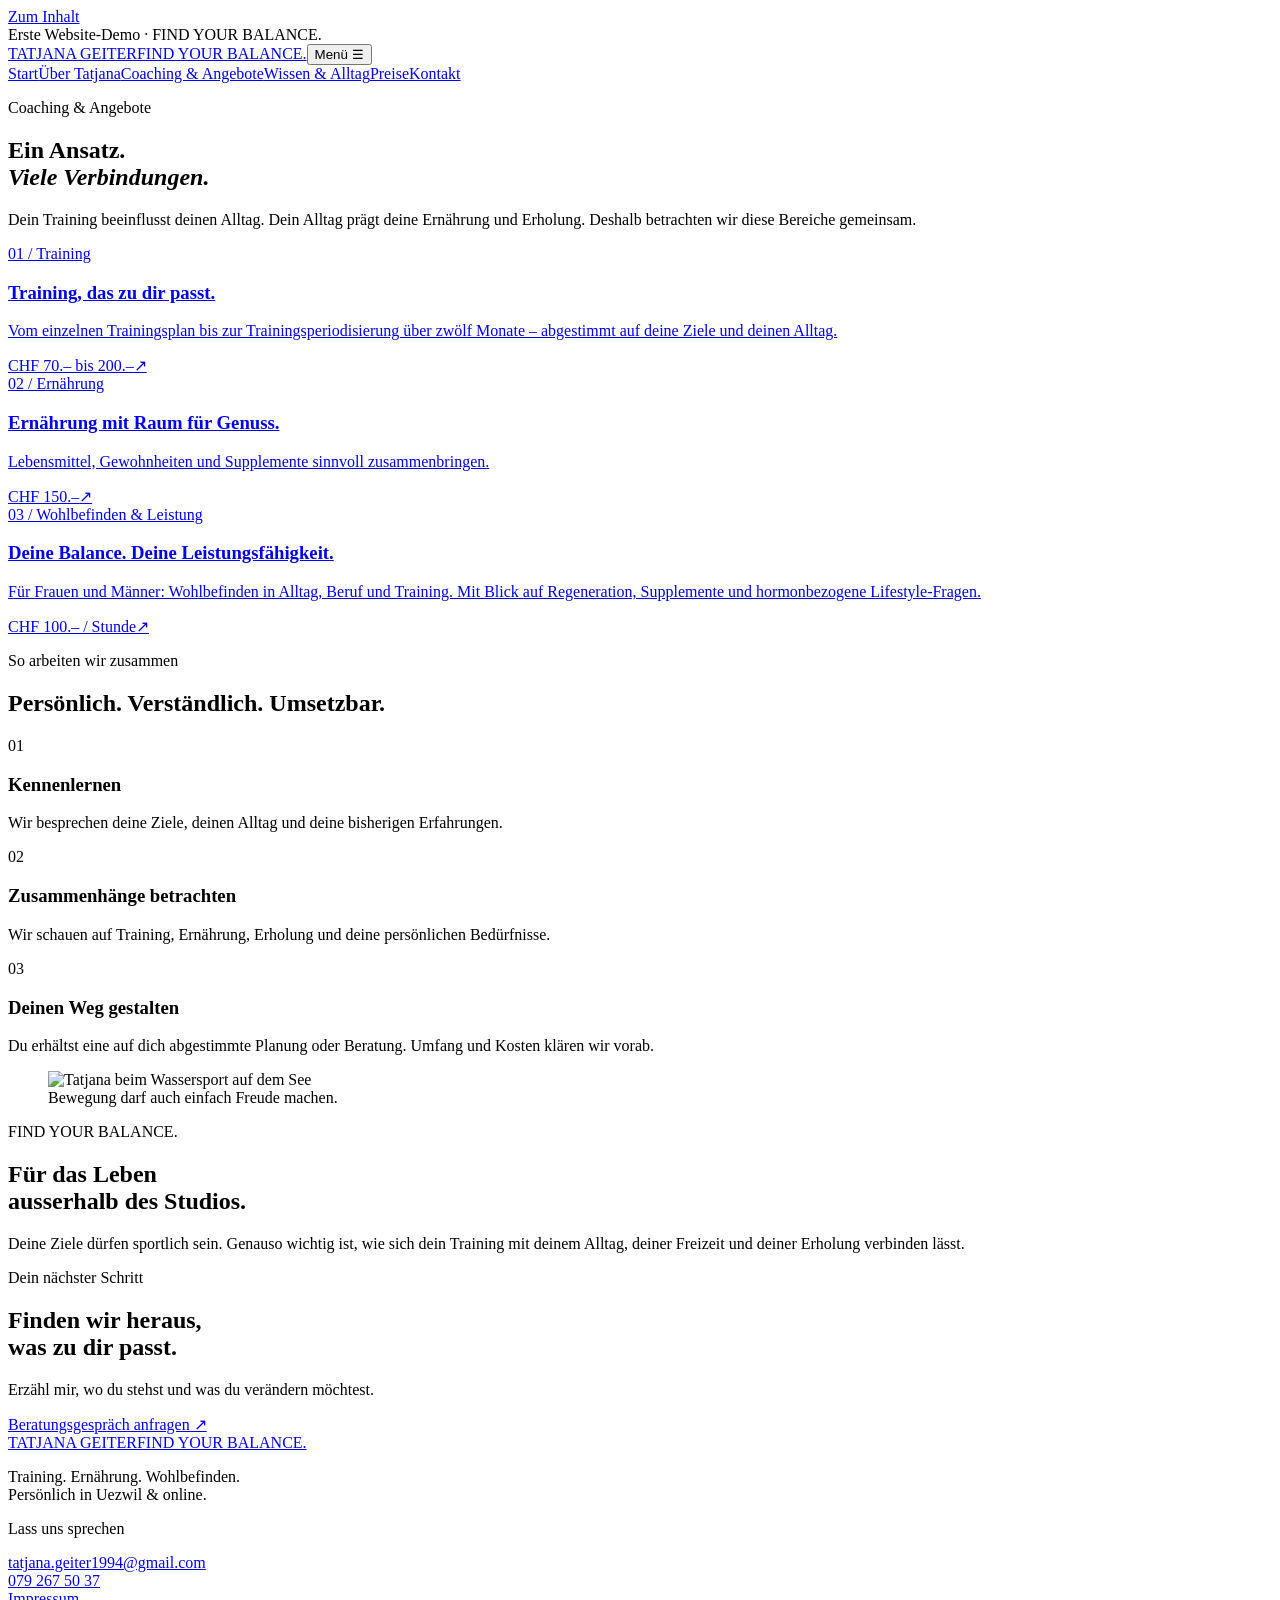
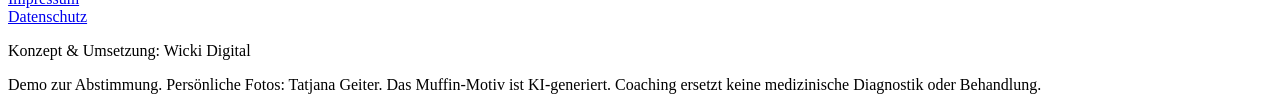
==== coaching.html @ aa087b0d "Add files via upload" ====
<!doctype html><html lang="de-CH"><head><meta charset="utf-8"><meta name="viewport" content="width=device-width,initial-scale=1"><meta name="robots" content="noindex,nofollow"><title>Coaching & Angebote | Tatjana Geiter</title><meta name="description" content="Persönliches Coaching für Training, Ernährung und Wohlbefinden mit Tatjana Geiter in Uezwil und online. FIND YOUR BALANCE."><link rel="icon" href="data:image/svg+xml,%3Csvg xmlns='http://www.w3.org/2000/svg' viewBox='0 0 64 64'%3E%3Crect width='64' height='64' rx='32' fill='%233a5144'/%3E%3Ctext x='32' y='42' text-anchor='middle' font-family='Georgia' font-size='32' fill='%23f7f5ed'%3Etg%3C/text%3E%3C/svg%3E"><link rel="stylesheet" href="assets/style.css"><script src="assets/app.js" defer></script><link rel="canonical" href="https://youinbalance.ch/coaching.html"></head><body><a class="skip" href="#main">Zum Inhalt</a><div class="demo">Erste Website-Demo · FIND YOUR BALANCE.</div><header class="wrap header"><a class="brand" href="index.html">TATJANA GEITER<span>FIND YOUR BALANCE.</span></a><button class="menu" aria-expanded="false" aria-controls="navigation">Menü <span aria-hidden="true">☰</span></button><nav id="navigation" aria-label="Hauptnavigation"><a href="index.html">Start</a><a href="ueber-tatjana.html">Über Tatjana</a><a href="coaching.html" aria-current="page">Coaching & Angebote</a><a href="wissen.html">Wissen & Alltag</a><a href="preise.html">Preise</a><a href="kontakt.html">Kontakt</a></nav></header><main id="main"><section class="intro wrap"><p class="eyebrow">Coaching & Angebote</p><h1>Ein Ansatz.<br><em>Viele Verbindungen.</em></h1><p class="lead">Dein Training beeinflusst deinen Alltag. Dein Alltag prägt deine Ernährung und Erholung. Deshalb betrachten wir diese Bereiche gemeinsam.</p></section><section class="wrap bottom"><div class="cards"><a class="offer" href="training.html"><span class="eyebrow">01 / Training</span><h3>Training, das zu dir passt.</h3><p>Vom einzelnen Trainingsplan bis zur Trainingsperiodisierung über zwölf Monate – abgestimmt auf deine Ziele und deinen Alltag.</p><div class="offer-foot"><span>CHF 70.– bis 200.–</span><span aria-hidden="true">↗</span></div></a><a class="offer" href="ernaehrung.html"><span class="eyebrow">02 / Ernährung</span><h3>Ernährung mit Raum für Genuss.</h3><p>Lebensmittel, Gewohnheiten und Supplemente sinnvoll zusammenbringen.</p><div class="offer-foot"><span>CHF 150.–</span><span aria-hidden="true">↗</span></div></a><a class="offer" href="zyklus.html"><span class="eyebrow">03 / Wohlbefinden & Leistung</span><h3>Deine Balance. Deine Leistungsfähigkeit.</h3><p>Für Frauen und Männer: Wohlbefinden in Alltag, Beruf und Training. Mit Blick auf Regeneration, Supplemente und hormonbezogene Lifestyle-Fragen.</p><div class="offer-foot"><span>CHF 100.– / Stunde</span><span aria-hidden="true">↗</span></div></a></div></section><section class="soft"><div class="wrap section"><p class="eyebrow">So arbeiten wir zusammen</p><h2>Persönlich. Verständlich. Umsetzbar.</h2><div class="steps"><article><span>01</span><h3>Kennenlernen</h3><p>Wir besprechen deine Ziele, deinen Alltag und deine bisherigen Erfahrungen.</p></article><article><span>02</span><h3>Zusammenhänge betrachten</h3><p>Wir schauen auf Training, Ernährung, Erholung und deine persönlichen Bedürfnisse.</p></article><article><span>03</span><h3>Deinen Weg gestalten</h3><p>Du erhältst eine auf dich abgestimmte Planung oder Beratung. Umfang und Kosten klären wir vorab.</p></article></div></div></section><section class="wrap section split"><div><figure class="photo-story landscape-story"><img class="" src="assets/tatjana-watersport.webp" alt="Tatjana beim Wassersport auf dem See" width="1200" height="800" loading="lazy"><figcaption>Bewegung darf auch einfach Freude machen.</figcaption></figure></div><div><p class="eyebrow">FIND YOUR BALANCE.</p><h2>Für das Leben<br>ausserhalb des Studios.</h2><p>Deine Ziele dürfen sportlich sein. Genauso wichtig ist, wie sich dein Training mit deinem Alltag, deiner Freizeit und deiner Erholung verbinden lässt.</p></div></section><section class="cta wrap"><p class="eyebrow">Dein nächster Schritt</p><h2>Finden wir heraus,<br>was zu dir passt.</h2><p>Erzähl mir, wo du stehst und was du verändern möchtest.</p><a class="button" href="kontakt.html">Beratungsgespräch anfragen ↗</a></section></main><footer><div class="wrap footer-grid"><div><a class="brand" href="index.html">TATJANA GEITER<span>FIND YOUR BALANCE.</span></a><p>Training. Ernährung. Wohlbefinden.<br>Persönlich in Uezwil & online.</p></div><div><p class="eyebrow">Lass uns sprechen</p><a href="mailto:tatjana.geiter1994@gmail.com">tatjana.geiter1994@gmail.com</a><br><a href="tel:+41792675037">079 267 50 37</a></div><div><a href="impressum.html">Impressum</a><br><a href="datenschutz.html">Datenschutz</a><p>Konzept & Umsetzung: Wicki Digital</p></div></div><div class="wrap fine">Demo zur Abstimmung. Persönliche Fotos: Tatjana Geiter. Das Muffin-Motiv ist KI-generiert. Coaching ersetzt keine medizinische Diagnostik oder Behandlung.</div></footer></body></html>
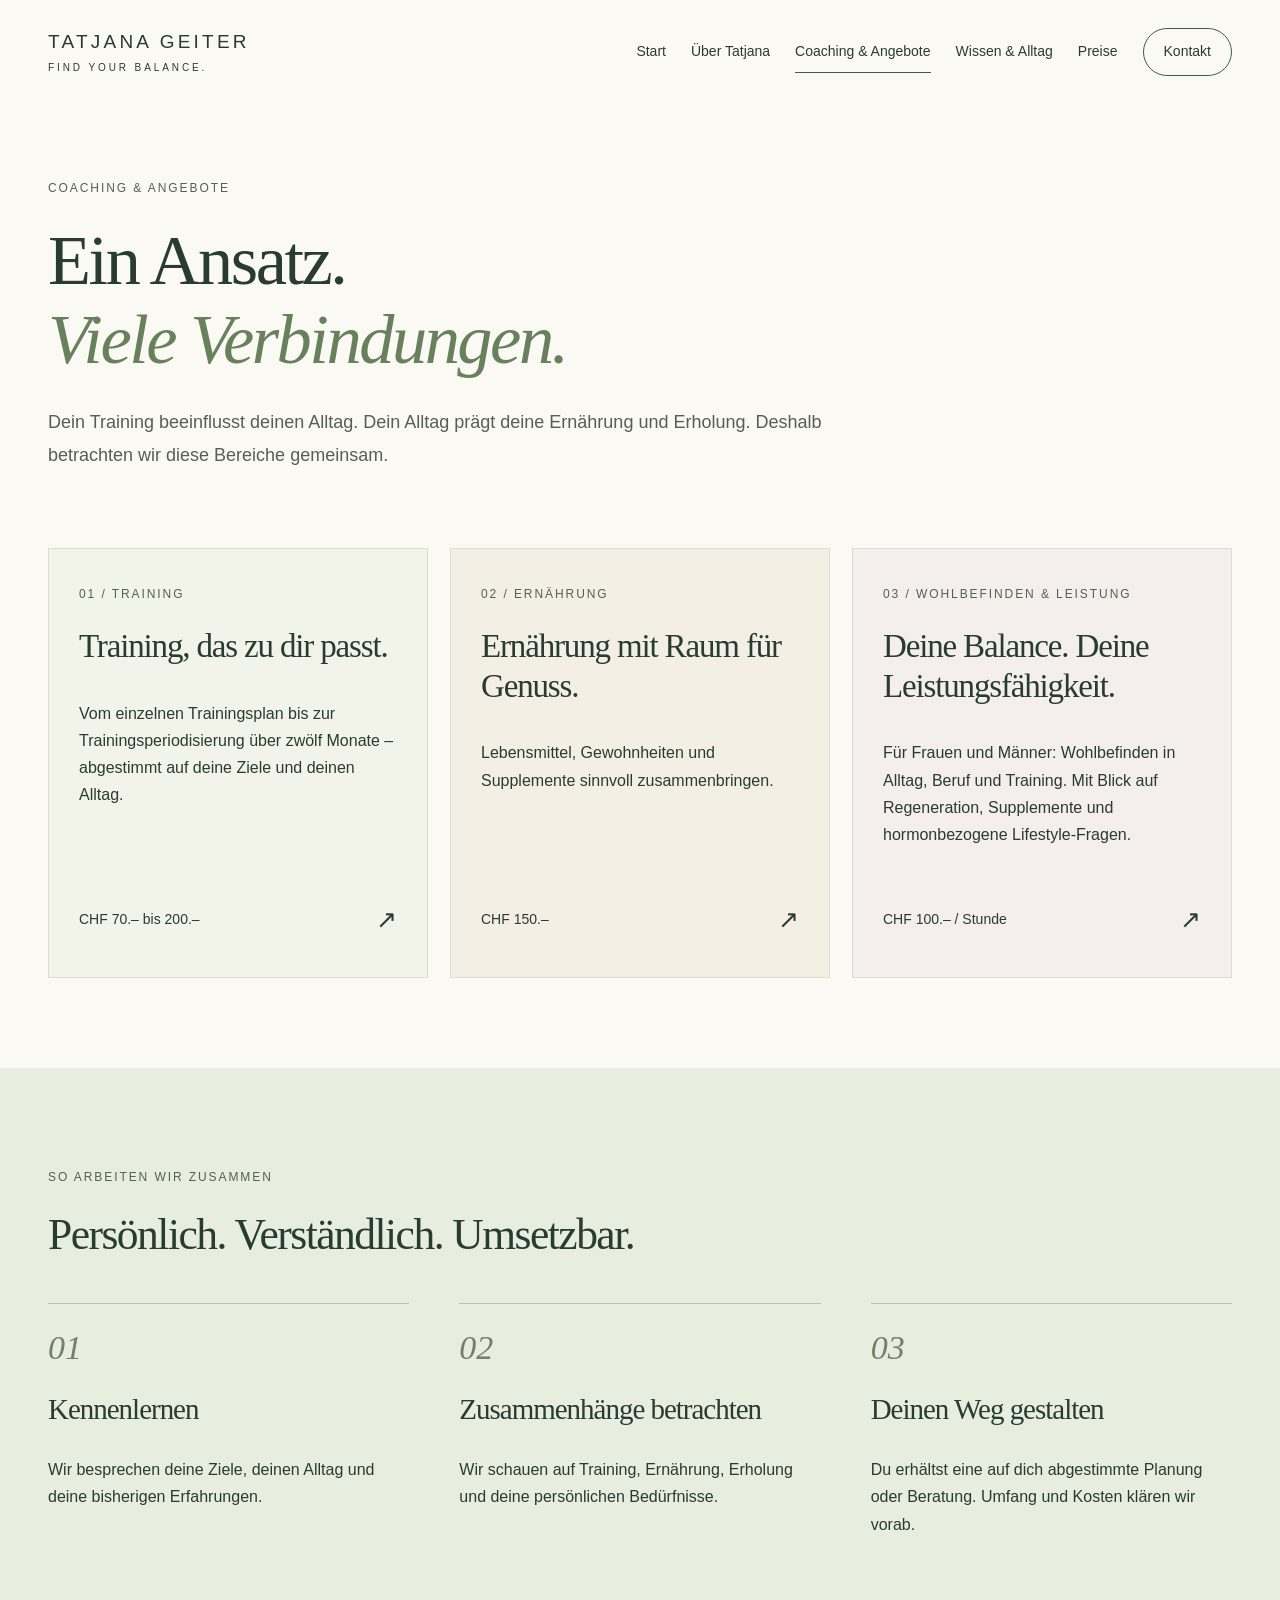
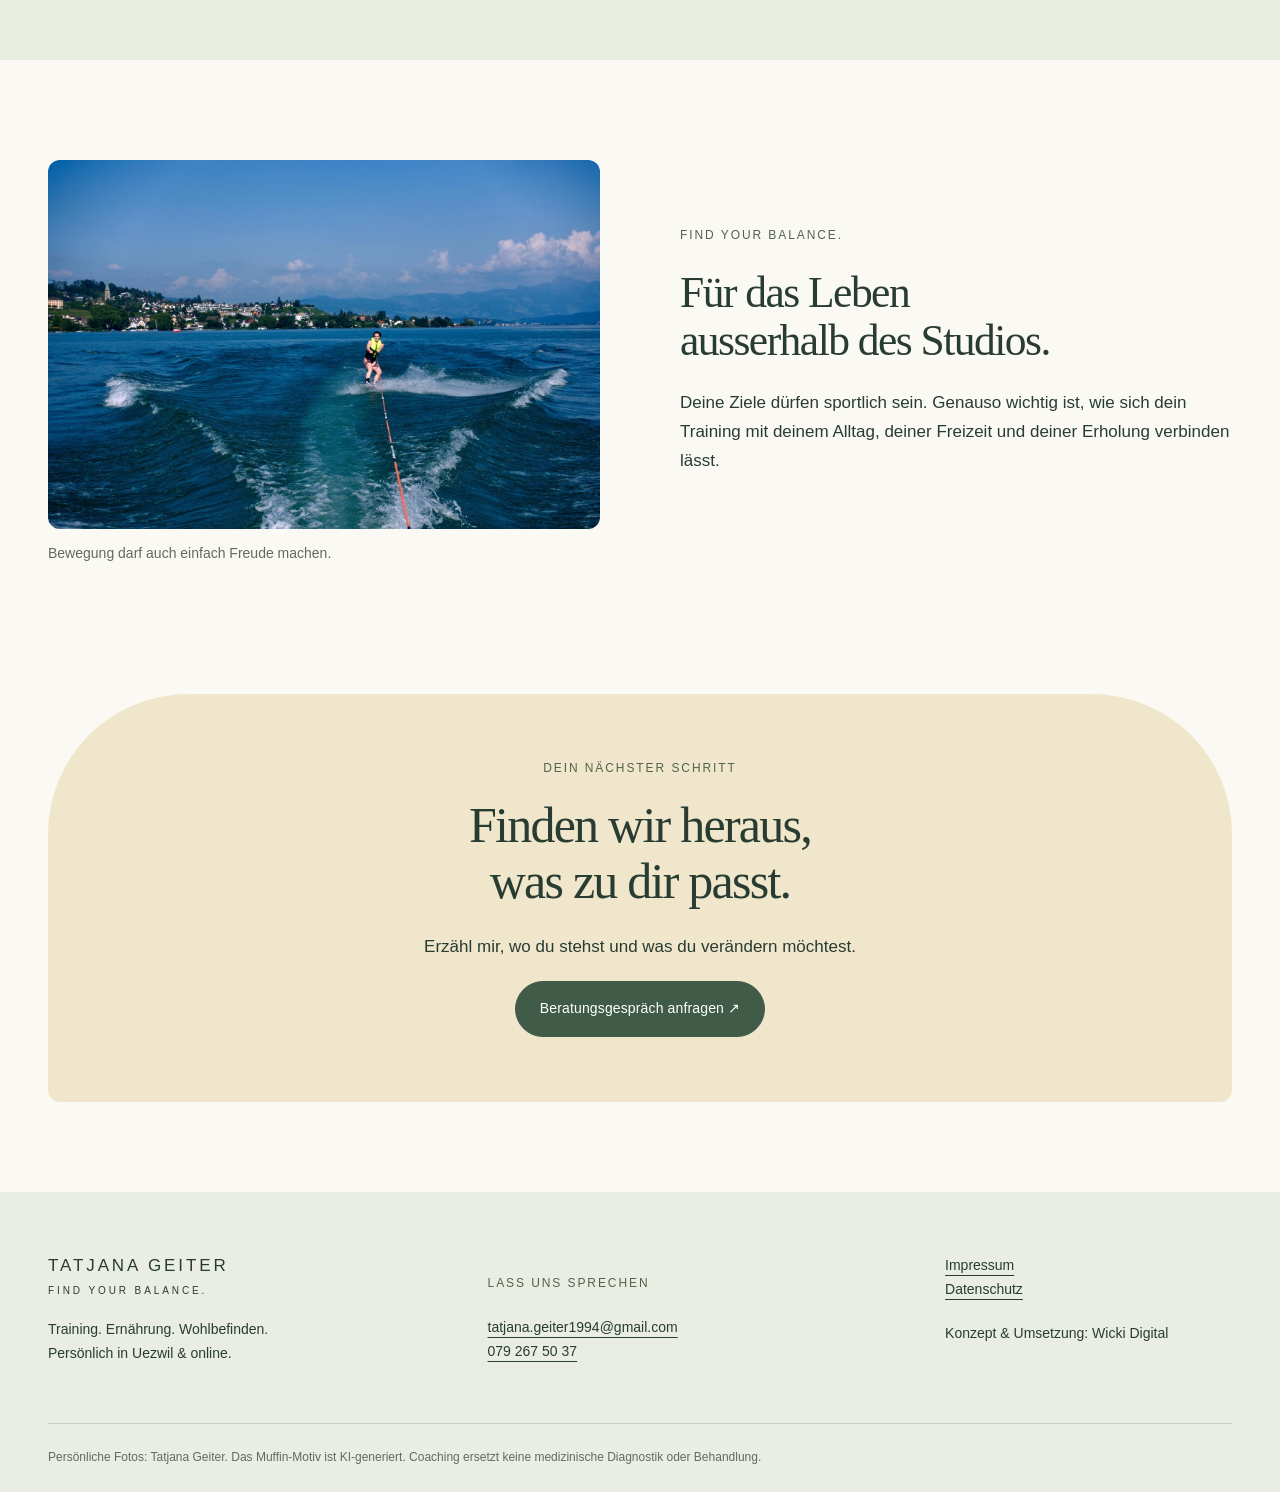
==== commit 9f70b0c6: "Add files via upload" ====
--- a/coaching.html
+++ b/coaching.html
@@ -1 +1 @@
-<!doctype html><html lang="de-CH"><head><meta charset="utf-8"><meta name="viewport" content="width=device-width,initial-scale=1"><meta name="robots" content="noindex,nofollow"><title>Coaching & Angebote | Tatjana Geiter</title><meta name="description" content="Persönliches Coaching für Training, Ernährung und Wohlbefinden mit Tatjana Geiter in Uezwil und online. FIND YOUR BALANCE."><link rel="icon" href="data:image/svg+xml,%3Csvg xmlns='http://www.w3.org/2000/svg' viewBox='0 0 64 64'%3E%3Crect width='64' height='64' rx='32' fill='%233a5144'/%3E%3Ctext x='32' y='42' text-anchor='middle' font-family='Georgia' font-size='32' fill='%23f7f5ed'%3Etg%3C/text%3E%3C/svg%3E"><link rel="stylesheet" href="assets/style.css"><script src="assets/app.js" defer></script><link rel="canonical" href="https://youinbalance.ch/coaching.html"></head><body><a class="skip" href="#main">Zum Inhalt</a><div class="demo">Erste Website-Demo · FIND YOUR BALANCE.</div><header class="wrap header"><a class="brand" href="index.html">TATJANA GEITER<span>FIND YOUR BALANCE.</span></a><button class="menu" aria-expanded="false" aria-controls="navigation">Menü <span aria-hidden="true">☰</span></button><nav id="navigation" aria-label="Hauptnavigation"><a href="index.html">Start</a><a href="ueber-tatjana.html">Über Tatjana</a><a href="coaching.html" aria-current="page">Coaching & Angebote</a><a href="wissen.html">Wissen & Alltag</a><a href="preise.html">Preise</a><a href="kontakt.html">Kontakt</a></nav></header><main id="main"><section class="intro wrap"><p class="eyebrow">Coaching & Angebote</p><h1>Ein Ansatz.<br><em>Viele Verbindungen.</em></h1><p class="lead">Dein Training beeinflusst deinen Alltag. Dein Alltag prägt deine Ernährung und Erholung. Deshalb betrachten wir diese Bereiche gemeinsam.</p></section><section class="wrap bottom"><div class="cards"><a class="offer" href="training.html"><span class="eyebrow">01 / Training</span><h3>Training, das zu dir passt.</h3><p>Vom einzelnen Trainingsplan bis zur Trainingsperiodisierung über zwölf Monate – abgestimmt auf deine Ziele und deinen Alltag.</p><div class="offer-foot"><span>CHF 70.– bis 200.–</span><span aria-hidden="true">↗</span></div></a><a class="offer" href="ernaehrung.html"><span class="eyebrow">02 / Ernährung</span><h3>Ernährung mit Raum für Genuss.</h3><p>Lebensmittel, Gewohnheiten und Supplemente sinnvoll zusammenbringen.</p><div class="offer-foot"><span>CHF 150.–</span><span aria-hidden="true">↗</span></div></a><a class="offer" href="zyklus.html"><span class="eyebrow">03 / Wohlbefinden & Leistung</span><h3>Deine Balance. Deine Leistungsfähigkeit.</h3><p>Für Frauen und Männer: Wohlbefinden in Alltag, Beruf und Training. Mit Blick auf Regeneration, Supplemente und hormonbezogene Lifestyle-Fragen.</p><div class="offer-foot"><span>CHF 100.– / Stunde</span><span aria-hidden="true">↗</span></div></a></div></section><section class="soft"><div class="wrap section"><p class="eyebrow">So arbeiten wir zusammen</p><h2>Persönlich. Verständlich. Umsetzbar.</h2><div class="steps"><article><span>01</span><h3>Kennenlernen</h3><p>Wir besprechen deine Ziele, deinen Alltag und deine bisherigen Erfahrungen.</p></article><article><span>02</span><h3>Zusammenhänge betrachten</h3><p>Wir schauen auf Training, Ernährung, Erholung und deine persönlichen Bedürfnisse.</p></article><article><span>03</span><h3>Deinen Weg gestalten</h3><p>Du erhältst eine auf dich abgestimmte Planung oder Beratung. Umfang und Kosten klären wir vorab.</p></article></div></div></section><section class="wrap section split"><div><figure class="photo-story landscape-story"><img class="" src="assets/tatjana-watersport.webp" alt="Tatjana beim Wassersport auf dem See" width="1200" height="800" loading="lazy"><figcaption>Bewegung darf auch einfach Freude machen.</figcaption></figure></div><div><p class="eyebrow">FIND YOUR BALANCE.</p><h2>Für das Leben<br>ausserhalb des Studios.</h2><p>Deine Ziele dürfen sportlich sein. Genauso wichtig ist, wie sich dein Training mit deinem Alltag, deiner Freizeit und deiner Erholung verbinden lässt.</p></div></section><section class="cta wrap"><p class="eyebrow">Dein nächster Schritt</p><h2>Finden wir heraus,<br>was zu dir passt.</h2><p>Erzähl mir, wo du stehst und was du verändern möchtest.</p><a class="button" href="kontakt.html">Beratungsgespräch anfragen ↗</a></section></main><footer><div class="wrap footer-grid"><div><a class="brand" href="index.html">TATJANA GEITER<span>FIND YOUR BALANCE.</span></a><p>Training. Ernährung. Wohlbefinden.<br>Persönlich in Uezwil & online.</p></div><div><p class="eyebrow">Lass uns sprechen</p><a href="mailto:tatjana.geiter1994@gmail.com">tatjana.geiter1994@gmail.com</a><br><a href="tel:+41792675037">079 267 50 37</a></div><div><a href="impressum.html">Impressum</a><br><a href="datenschutz.html">Datenschutz</a><p>Konzept & Umsetzung: Wicki Digital</p></div></div><div class="wrap fine">Demo zur Abstimmung. Persönliche Fotos: Tatjana Geiter. Das Muffin-Motiv ist KI-generiert. Coaching ersetzt keine medizinische Diagnostik oder Behandlung.</div></footer></body></html>+<!doctype html><html lang="de-CH"><head><meta charset="utf-8"><meta name="viewport" content="width=device-width,initial-scale=1"><meta name="robots" content="index,follow"><title>Coaching & Angebote | Tatjana Geiter</title><meta name="description" content="Entdecke Tatjanas Angebote für Training, Ernährung, Supplemente sowie Wohlbefinden und Leistung. Individuelle Begleitung in Uezwil und online."><link rel="icon" href="data:image/svg+xml,%3Csvg xmlns='http://www.w3.org/2000/svg' viewBox='0 0 64 64'%3E%3Crect width='64' height='64' rx='32' fill='%233a5144'/%3E%3Ctext x='32' y='42' text-anchor='middle' font-family='Georgia' font-size='32' fill='%23f7f5ed'%3Etg%3C/text%3E%3C/svg%3E"><link rel="stylesheet" href="assets/style.css"><script src="assets/app.js" defer></script><link rel="canonical" href="https://youinbalance.ch/coaching.html"></head><body><a class="skip" href="#main">Zum Inhalt</a><header class="wrap header"><a class="brand" href="index.html">TATJANA GEITER<span>FIND YOUR BALANCE.</span></a><button class="menu" aria-expanded="false" aria-controls="navigation">Menü <span aria-hidden="true">☰</span></button><nav id="navigation" aria-label="Hauptnavigation"><a href="index.html">Start</a><a href="ueber-tatjana.html">Über Tatjana</a><a href="coaching.html" aria-current="page">Coaching & Angebote</a><a href="wissen.html">Wissen & Alltag</a><a href="preise.html">Preise</a><a href="kontakt.html">Kontakt</a></nav></header><main id="main"><section class="intro wrap"><p class="eyebrow">Coaching & Angebote</p><h1>Ein Ansatz.<br><em>Viele Verbindungen.</em></h1><p class="lead">Dein Training beeinflusst deinen Alltag. Dein Alltag prägt deine Ernährung und Erholung. Deshalb betrachten wir diese Bereiche gemeinsam.</p></section><section class="wrap bottom"><div class="cards"><a class="offer" href="training.html"><span class="eyebrow">01 / Training</span><h3>Training, das zu dir passt.</h3><p>Vom einzelnen Trainingsplan bis zur Trainingsperiodisierung über zwölf Monate – abgestimmt auf deine Ziele und deinen Alltag.</p><div class="offer-foot"><span>CHF 70.– bis 200.–</span><span aria-hidden="true">↗</span></div></a><a class="offer" href="ernaehrung.html"><span class="eyebrow">02 / Ernährung</span><h3>Ernährung mit Raum für Genuss.</h3><p>Lebensmittel, Gewohnheiten und Supplemente sinnvoll zusammenbringen.</p><div class="offer-foot"><span>CHF 150.–</span><span aria-hidden="true">↗</span></div></a><a class="offer" href="zyklus.html"><span class="eyebrow">03 / Wohlbefinden & Leistung</span><h3>Deine Balance. Deine Leistungsfähigkeit.</h3><p>Für Frauen und Männer: Wohlbefinden in Alltag, Beruf und Training. Mit Blick auf Regeneration, Supplemente und hormonbezogene Lifestyle-Fragen.</p><div class="offer-foot"><span>CHF 100.– / Stunde</span><span aria-hidden="true">↗</span></div></a></div></section><section class="soft"><div class="wrap section"><p class="eyebrow">So arbeiten wir zusammen</p><h2>Persönlich. Verständlich. Umsetzbar.</h2><div class="steps"><article><span>01</span><h3>Kennenlernen</h3><p>Wir besprechen deine Ziele, deinen Alltag und deine bisherigen Erfahrungen.</p></article><article><span>02</span><h3>Zusammenhänge betrachten</h3><p>Wir schauen auf Training, Ernährung, Erholung und deine persönlichen Bedürfnisse.</p></article><article><span>03</span><h3>Deinen Weg gestalten</h3><p>Du erhältst eine auf dich abgestimmte Planung oder Beratung. Umfang und Kosten klären wir vorab.</p></article></div></div></section><section class="wrap section split"><div><figure class="photo-story landscape-story"><img class="" src="assets/tatjana-watersport.webp" alt="Tatjana beim Wassersport auf dem See" width="1200" height="800" loading="lazy"><figcaption>Bewegung darf auch einfach Freude machen.</figcaption></figure></div><div><p class="eyebrow">FIND YOUR BALANCE.</p><h2>Für das Leben<br>ausserhalb des Studios.</h2><p>Deine Ziele dürfen sportlich sein. Genauso wichtig ist, wie sich dein Training mit deinem Alltag, deiner Freizeit und deiner Erholung verbinden lässt.</p></div></section><section class="cta wrap"><p class="eyebrow">Dein nächster Schritt</p><h2>Finden wir heraus,<br>was zu dir passt.</h2><p>Erzähl mir, wo du stehst und was du verändern möchtest.</p><a class="button" href="kontakt.html">Beratungsgespräch anfragen ↗</a></section></main><footer><div class="wrap footer-grid"><div><a class="brand" href="index.html">TATJANA GEITER<span>FIND YOUR BALANCE.</span></a><p>Training. Ernährung. Wohlbefinden.<br>Persönlich in Uezwil & online.</p></div><div><p class="eyebrow">Lass uns sprechen</p><a href="mailto:tatjana.geiter1994@gmail.com">tatjana.geiter1994@gmail.com</a><br><a href="tel:+41792675037">079 267 50 37</a></div><div><a href="impressum.html">Impressum</a><br><a href="datenschutz.html">Datenschutz</a><p>Konzept & Umsetzung: Wicki Digital</p></div></div><div class="wrap fine">Persönliche Fotos: Tatjana Geiter. Das Muffin-Motiv ist KI-generiert. Coaching ersetzt keine medizinische Diagnostik oder Behandlung.</div></footer></body></html>
--- a/assets/style.css
+++ b/assets/style.css
@@ -0,0 +1,5 @@
+:root{--paper:#faf9f4;--ink:#293c32;--green:#405c49;--sage:#e7eddf;--line:#d9ded2;--muted:#626b61;--cream:#f0e6cb}*{box-sizing:border-box}html{scroll-behavior:smooth}body{margin:0;background:var(--paper);color:var(--ink);font-family:Arial,Helvetica,sans-serif;font-size:17px;line-height:1.7}a{color:inherit;text-decoration-thickness:1px;text-underline-offset:5px}button,input,select,textarea{font:inherit}button,a,input,select,textarea{-webkit-tap-highlight-color:transparent}a:focus-visible,button:focus-visible,input:focus-visible,textarea:focus-visible,select:focus-visible{outline:3px solid #967037;outline-offset:5px}.wrap{width:min(1240px,calc(100% - 96px));margin-inline:auto}.demo{text-align:center;background:var(--sage);padding:6px 16px;font-size:12px;letter-spacing:.12em}.header{display:flex;justify-content:space-between;align-items:center;padding-block:28px;gap:30px}.brand{font-size:19px;letter-spacing:.17em;text-decoration:none;line-height:1.4;white-space:nowrap}.brand span{display:block;font-size:10px;letter-spacing:.29em;margin-top:5px}.header nav{display:flex;align-items:center;gap:25px}.header nav a{font-size:14px;text-decoration:none;white-space:nowrap;padding:8px 0}.header nav a[aria-current=page]{box-shadow:0 1px var(--green)}.header nav a:last-child{padding:11px 20px;border:1px solid var(--green);border-radius:30px}.menu{display:none}.skip{position:absolute;left:10px;top:-100px;background:white;padding:10px;z-index:20}.skip:focus{top:5px}h1,h2,h3,p{margin-top:0}h1,h2,h3{font-family:Georgia,'Times New Roman',serif;font-weight:400;line-height:1.12;letter-spacing:-.035em}h1{font-size:clamp(48px,5.5vw,78px);margin-bottom:28px}h2{font-size:clamp(34px,3.4vw,48px);margin-bottom:24px}h3{font-size:29px;line-height:1.2}em{font-weight:400;color:#68805c}p{margin-bottom:22px}.eyebrow{font:12px/1.5 Arial,sans-serif;letter-spacing:.16em;text-transform:uppercase;margin-bottom:24px;color:#53634d}.lead{font-size:18px;line-height:1.8;max-width:660px;color:#546054}.hero{display:grid;grid-template-columns:1.02fr 1fr;gap:52px;padding-top:32px;padding-bottom:68px;align-items:center}.hero-copy{padding:22px 0}.hero .lead{max-width:560px}.hero-visual{position:relative;height:650px;min-width:0}.hero-visual img{width:100%;height:100%;object-fit:cover;border-radius:230px 230px 18px 18px}.photo-note{position:absolute;bottom:30px;left:-24px;background:var(--cream);padding:24px 32px;font:29px/1.15 Georgia,serif;transform:rotate(-3deg);box-shadow:0 5px 25px #293c3210}.photo-note em{color:var(--green)}.actions{display:flex;gap:24px;align-items:center;flex-wrap:wrap;margin:30px 0 25px}.button{display:inline-block;background:var(--green);color:white;border:1px solid var(--green);border-radius:40px;padding:15px 24px;cursor:pointer;text-decoration:none;font-size:14px;letter-spacing:.01em;text-align:center;transition:background .2s,transform .2s}.button:hover{background:#293f30;transform:translateY(-2px)}.text-link{font-size:15px;text-decoration:underline}.small{font-size:13px;color:var(--muted)}.ribbon{background:var(--sage);display:flex;justify-content:space-evenly;padding:24px;gap:20px;font-family:Georgia,serif;font-size:23px}.section{padding-block:100px}.section-heading{display:flex;justify-content:space-between;align-items:center;gap:80px;margin-bottom:44px}.section-heading p:last-child{max-width:470px}.cards{display:grid;grid-template-columns:repeat(3,1fr);gap:22px}.offer{display:flex;flex-direction:column;padding:36px 30px;text-decoration:none;border:1px solid var(--line);background:#f2f4e9;transition:transform .2s,box-shadow .2s}.offer:nth-child(2){background:#f4efe5}.offer:nth-child(3){background:#f4eeec}.offer:hover{transform:translateY(-5px);box-shadow:0 16px 30px #293c3210}.offer h3{font-size:33px}.offer p{font-size:16px}.offer-foot{margin-top:auto;padding-top:28px;display:flex;justify-content:space-between;align-items:center;font-size:14px}.offer-foot span:last-child{font-size:25px}.split{display:grid;grid-template-columns:1fr 1fr;gap:80px;align-items:center}.split img{width:100%;height:440px;object-fit:cover}.rounded{border-radius:12px 100px 12px 12px}.soft{background:var(--sage)}.cta{margin-block:30px 90px;text-align:center;padding:65px 30px;background:#efe6cc;border-radius:140px 140px 12px 12px}.cta h2{font-size:50px}.cta p{margin-bottom:20px}footer{background:#e9ede3;padding:62px 0 25px}.footer-grid{display:grid;grid-template-columns:1.1fr 1.15fr .8fr;gap:45px;font-size:14px}.footer-grid .brand{font-size:17px}.footer-grid p{margin-top:20px}.footer-grid a{overflow-wrap:anywhere}.fine{font-size:12px;border-top:1px solid #cbd2c3;margin-top:35px;padding-top:23px;color:var(--muted)}.intro{padding-block:75px 55px}.intro .lead{max-width:780px}.bottom{padding-bottom:90px}.steps{display:grid;grid-template-columns:repeat(3,1fr);gap:50px;margin-top:45px}.steps article{border-top:1px solid #b8c4b1;padding-top:25px}.steps article>span{display:block;font:italic 34px Georgia;margin-bottom:25px;color:#748166}.steps p{font-size:16px}.price-box{border-top:1px solid var(--line);margin-top:35px;padding-top:28px}.price-box strong,.price-list strong{font:30px Georgia,serif;display:block;margin-bottom:15px}.price-box p{font-size:15px;margin-bottom:14px}.checks{padding-left:20px}.checks li{margin-bottom:8px}.notice{border-left:3px solid #899871;background:#eff1e6;padding:22px 25px;font-size:15px;line-height:1.75}.notice p{margin:10px 0 0}.narrow{max-width:850px}.narrow h2{font-size:32px;margin-top:40px}.qualifications article{border-bottom:1px solid #bec9b6;padding-bottom:18px;margin-bottom:25px}.qualifications h3{font-size:25px}.qualifications p{font-size:15px}.price-list article{display:grid;grid-template-columns:1.4fr .6fr;gap:70px;border-top:1px solid var(--line);padding-block:45px}.price-list article>div:last-child{text-align:right}.price-list article h2{font-size:34px}.price-list article p{max-width:680px;font-size:16px}.price-list .text-link{display:block;margin-top:24px}.recipe-top img{height:480px;width:100%;object-fit:cover}.recipe-top .small{margin-top:15px}.recipe{display:grid;grid-template-columns:.7fr 1.3fr;align-items:start;gap:80px;padding-top:35px}.recipe aside{background:var(--sage);padding:35px}.recipe aside h2{font-size:34px}.recipe aside h3{font-size:26px;margin-top:30px}.recipe aside p,.recipe aside li{font-size:15px}.ingredients{list-style:none;padding:0}.ingredients li{padding:10px 0;border-bottom:1px solid #cad3c1}.recipe-steps{padding-left:30px}.recipe-steps li{padding-left:12px;margin-bottom:25px}.recipe-steps li::marker{font:italic 26px Georgia;color:#68805c}.contact-grid{display:grid;grid-template-columns:.8fr 1.2fr;gap:90px}.contact-grid a{overflow-wrap:anywhere}form{background:#eef1e7;padding:42px;border-radius:12px}form h2{font-size:32px}label{display:block;font-size:14px;margin:20px 0 8px}input,textarea,select{width:100%;border:1px solid #bdc6b5;background:var(--paper);padding:13px;border-radius:5px;color:var(--ink);font-size:16px}textarea{resize:vertical}form .small{margin-top:18px}#form-status{font-size:14px;margin-top:20px}#fallback[hidden]{display:none}@media(min-width:1500px){.hero{padding-top:55px}.hero-visual{height:710px}}@media(max-width:1100px){.wrap{width:calc(100% - 56px)}.header nav{gap:15px}.header nav a{font-size:12px}.brand{font-size:16px}.hero{gap:32px}.hero-visual{height:600px}.hero h1{font-size:58px}.split{gap:45px}.offer{padding:27px 23px}.offer h3{font-size:29px}.contact-grid{gap:45px}}@media(max-width:800px){.wrap{width:calc(100% - 40px)}.header{padding-block:22px;position:relative;flex-wrap:wrap}.brand{font-size:17px}.menu{display:flex;gap:12px;align-items:center;background:none;border:1px solid #aab8a0;border-radius:25px;padding:9px 15px;font-size:14px;color:var(--ink)}.header nav{display:none;flex-basis:100%;flex-direction:column;align-items:stretch;gap:0;padding:15px 0 0}.header nav.open{display:flex}.header nav a{font-size:16px;padding:13px;border-bottom:1px solid var(--line)}.header nav a:last-child{border:0;border-bottom:1px solid var(--line);border-radius:0;padding:13px}.hero{grid-template-columns:1fr;padding-top:20px;gap:15px;padding-bottom:40px}.hero h1{font-size:60px}.hero-copy{padding-top:5px}.hero-visual{height:440px;margin:10px 0 0 15px}.hero-visual img{border-radius:180px 180px 12px 12px}.photo-note{left:-15px;bottom:24px;font-size:26px;padding:18px 25px}.eyebrow{font-size:11px}.lead{font-size:17px}.ribbon{font-size:17px;gap:12px;padding:20px 12px;text-align:center}.cards,.split,.steps,.recipe,.contact-grid{grid-template-columns:1fr}.section{padding-block:65px}.section-heading{display:block;margin-bottom:30px}.section-heading p:last-child{max-width:none}.offer{padding:32px}.offer h3{font-size:34px}.offer-foot{padding-top:8px}.split{gap:35px}.split img{height:350px}.cta{padding:55px 20px;border-radius:85px 85px 10px 10px;margin-bottom:60px}.cta h2{font-size:39px}.footer-grid{grid-template-columns:1fr;gap:20px}.intro{padding-block:40px}.intro h1{font-size:49px}.bottom{padding-bottom:60px}.steps{gap:20px;margin-top:25px}.steps article>span{margin-bottom:17px}.price-list article{grid-template-columns:1fr;gap:15px;padding-block:30px}.price-list article>div:last-child{text-align:left}.price-list article h2{font-size:30px}.price-list .text-link{margin-top:10px}.recipe-top img{height:320px}.recipe{gap:40px}.recipe aside{padding:25px}.contact-grid{gap:30px}form{padding:25px 20px}.actions{gap:22px}.demo{font-size:10px}.fine{line-height:1.7}h3{font-size:27px}}@media(prefers-reduced-motion:reduce){*{scroll-behavior:auto!important;transition:none!important}}@media print{header,footer,.demo,.skip,.button{display:none!important}body{background:white;color:black}.wrap{width:100%}.intro{padding:0}.intro h1{font-size:32px}.recipe-top{display:none}.recipe{display:block;padding:0}.recipe aside{background:none;padding:0}.ingredients{columns:2}.recipe-steps li{break-inside:avoid}.notice{background:none}.section{padding:20px 0}}
+/* Personal photographs: preserve natural proportions and meaningful framing. */
+.hero-visual{background:#eeece7;border-radius:230px 230px 18px 18px;overflow:visible}.hero-visual img.portrait-photo{object-fit:cover;object-position:50% 60%}.personal-photo{object-position:30% 50%}.split img.service-personal{height:auto;max-height:680px;object-fit:contain;background:#e7eddf}.gym-frame{position:relative;aspect-ratio:947/1565;overflow:hidden;border-radius:12px 80px 12px 12px;max-width:440px;margin-inline:auto}.split .gym-frame img{display:block;width:100%;height:auto;max-height:none;transform:translateY(-9.77%);border-radius:0}.photo-story{margin:0;min-width:0}.photo-story img{display:block;width:100%;height:auto;border-radius:12px;object-fit:cover}.photo-story figcaption{font-size:14px;line-height:1.5;color:var(--muted);margin-top:14px}.stage-gallery{display:grid;grid-template-columns:1fr 1fr;gap:30px;max-width:830px;margin-inline:auto}.stage-gallery img{height:auto;max-height:650px;object-fit:contain;background:#22231f}.personal-gallery{display:grid;grid-template-columns:repeat(4,1fr);gap:22px;margin-top:35px}.personal-gallery img{aspect-ratio:3/4;object-fit:cover}.personal-gallery .photo-story:nth-child(3) img{object-fit:contain;background:#202129}.split .landscape-story img{height:auto;object-fit:contain}.hero-visual .photo-note{z-index:1}@media(max-width:800px){.hero-visual{height:510px}.hero-visual img.portrait-photo{object-position:50% 60%}.stage-gallery{gap:16px}.personal-gallery{grid-template-columns:1fr 1fr;gap:24px 16px}.gym-frame{max-width:380px}.split img.personal-photo{height:440px;object-position:25% 50%}.stage-gallery img{border-radius:6px}.photo-story figcaption{font-size:14px}}@media(max-width:380px){.hero-visual{height:450px}.personal-gallery{grid-template-columns:1fr}.stage-gallery{grid-template-columns:1fr}}
+/* Contact link spacing stays compact on mobile. */
+.whatsapp-contact .whatsapp-link{margin-top:18px;max-width:100%;white-space:normal}
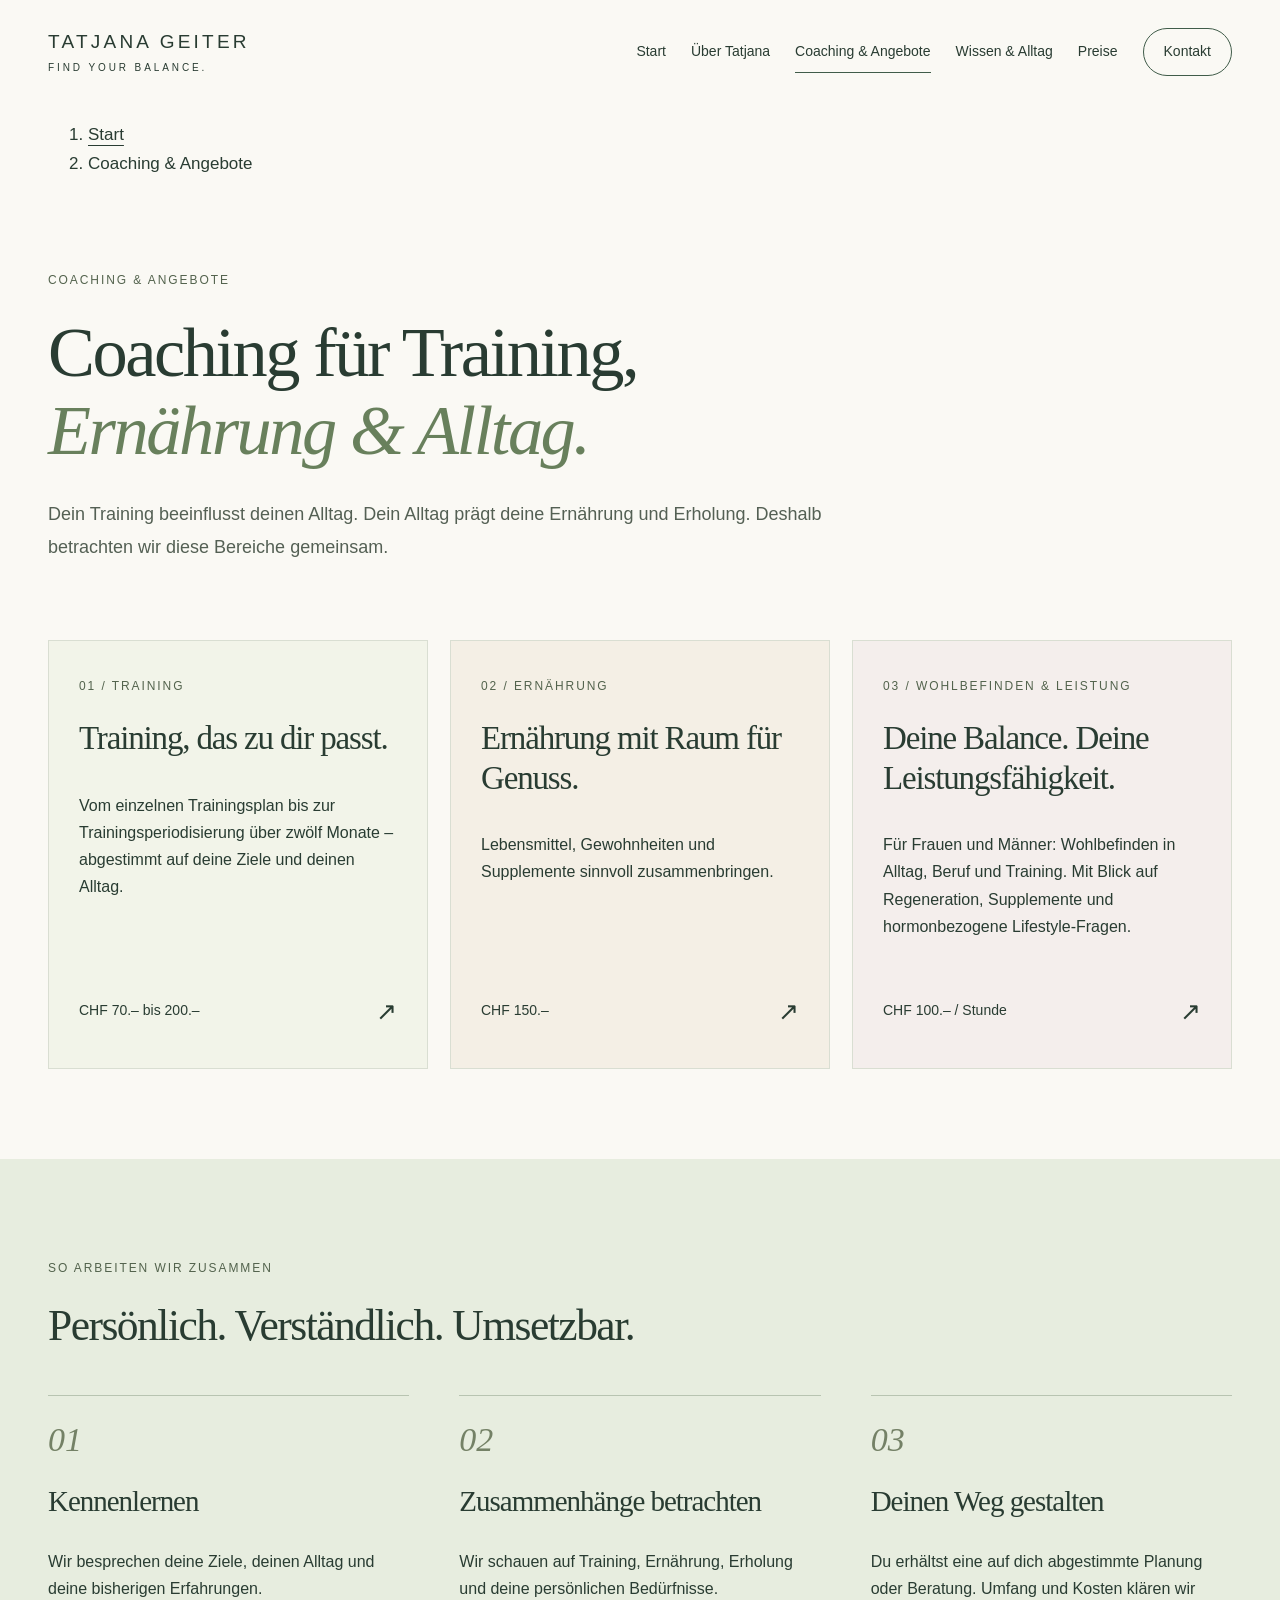
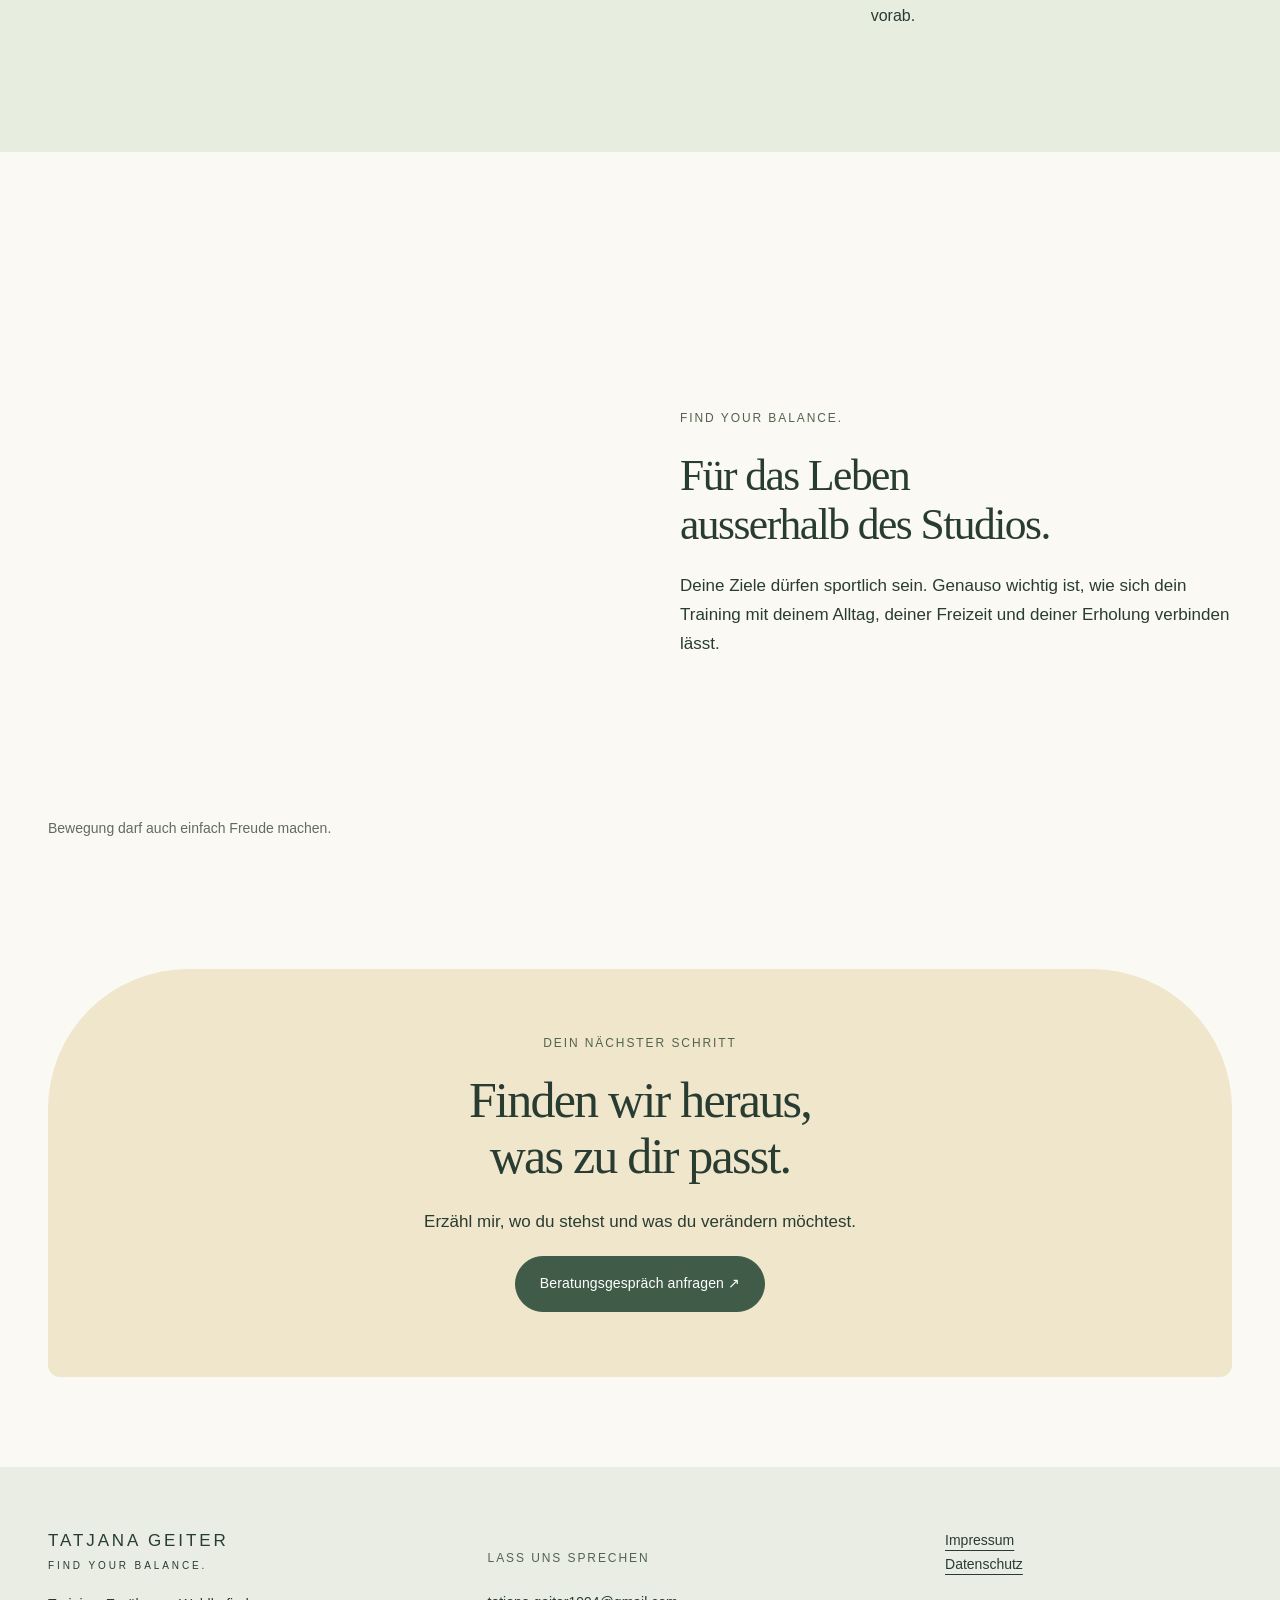
==== commit d85fe976: "Improve local coaching search metadata and content Update all twelve pages with descriptive titles, " ====
--- a/coaching.html
+++ b/coaching.html
@@ -1 +1 @@
-<!doctype html><html lang="de-CH"><head><meta charset="utf-8"><meta name="viewport" content="width=device-width,initial-scale=1"><meta name="robots" content="index,follow"><title>Coaching & Angebote | Tatjana Geiter</title><meta name="description" content="Entdecke Tatjanas Angebote für Training, Ernährung, Supplemente sowie Wohlbefinden und Leistung. Individuelle Begleitung in Uezwil und online."><link rel="icon" href="data:image/svg+xml,%3Csvg xmlns='http://www.w3.org/2000/svg' viewBox='0 0 64 64'%3E%3Crect width='64' height='64' rx='32' fill='%233a5144'/%3E%3Ctext x='32' y='42' text-anchor='middle' font-family='Georgia' font-size='32' fill='%23f7f5ed'%3Etg%3C/text%3E%3C/svg%3E"><link rel="stylesheet" href="assets/style.css"><script src="assets/app.js" defer></script><link rel="canonical" href="https://youinbalance.ch/coaching.html"></head><body><a class="skip" href="#main">Zum Inhalt</a><header class="wrap header"><a class="brand" href="index.html">TATJANA GEITER<span>FIND YOUR BALANCE.</span></a><button class="menu" aria-expanded="false" aria-controls="navigation">Menü <span aria-hidden="true">☰</span></button><nav id="navigation" aria-label="Hauptnavigation"><a href="index.html">Start</a><a href="ueber-tatjana.html">Über Tatjana</a><a href="coaching.html" aria-current="page">Coaching & Angebote</a><a href="wissen.html">Wissen & Alltag</a><a href="preise.html">Preise</a><a href="kontakt.html">Kontakt</a></nav></header><main id="main"><section class="intro wrap"><p class="eyebrow">Coaching & Angebote</p><h1>Ein Ansatz.<br><em>Viele Verbindungen.</em></h1><p class="lead">Dein Training beeinflusst deinen Alltag. Dein Alltag prägt deine Ernährung und Erholung. Deshalb betrachten wir diese Bereiche gemeinsam.</p></section><section class="wrap bottom"><div class="cards"><a class="offer" href="training.html"><span class="eyebrow">01 / Training</span><h3>Training, das zu dir passt.</h3><p>Vom einzelnen Trainingsplan bis zur Trainingsperiodisierung über zwölf Monate – abgestimmt auf deine Ziele und deinen Alltag.</p><div class="offer-foot"><span>CHF 70.– bis 200.–</span><span aria-hidden="true">↗</span></div></a><a class="offer" href="ernaehrung.html"><span class="eyebrow">02 / Ernährung</span><h3>Ernährung mit Raum für Genuss.</h3><p>Lebensmittel, Gewohnheiten und Supplemente sinnvoll zusammenbringen.</p><div class="offer-foot"><span>CHF 150.–</span><span aria-hidden="true">↗</span></div></a><a class="offer" href="zyklus.html"><span class="eyebrow">03 / Wohlbefinden & Leistung</span><h3>Deine Balance. Deine Leistungsfähigkeit.</h3><p>Für Frauen und Männer: Wohlbefinden in Alltag, Beruf und Training. Mit Blick auf Regeneration, Supplemente und hormonbezogene Lifestyle-Fragen.</p><div class="offer-foot"><span>CHF 100.– / Stunde</span><span aria-hidden="true">↗</span></div></a></div></section><section class="soft"><div class="wrap section"><p class="eyebrow">So arbeiten wir zusammen</p><h2>Persönlich. Verständlich. Umsetzbar.</h2><div class="steps"><article><span>01</span><h3>Kennenlernen</h3><p>Wir besprechen deine Ziele, deinen Alltag und deine bisherigen Erfahrungen.</p></article><article><span>02</span><h3>Zusammenhänge betrachten</h3><p>Wir schauen auf Training, Ernährung, Erholung und deine persönlichen Bedürfnisse.</p></article><article><span>03</span><h3>Deinen Weg gestalten</h3><p>Du erhältst eine auf dich abgestimmte Planung oder Beratung. Umfang und Kosten klären wir vorab.</p></article></div></div></section><section class="wrap section split"><div><figure class="photo-story landscape-story"><img class="" src="assets/tatjana-watersport.webp" alt="Tatjana beim Wassersport auf dem See" width="1200" height="800" loading="lazy"><figcaption>Bewegung darf auch einfach Freude machen.</figcaption></figure></div><div><p class="eyebrow">FIND YOUR BALANCE.</p><h2>Für das Leben<br>ausserhalb des Studios.</h2><p>Deine Ziele dürfen sportlich sein. Genauso wichtig ist, wie sich dein Training mit deinem Alltag, deiner Freizeit und deiner Erholung verbinden lässt.</p></div></section><section class="cta wrap"><p class="eyebrow">Dein nächster Schritt</p><h2>Finden wir heraus,<br>was zu dir passt.</h2><p>Erzähl mir, wo du stehst und was du verändern möchtest.</p><a class="button" href="kontakt.html">Beratungsgespräch anfragen ↗</a></section></main><footer><div class="wrap footer-grid"><div><a class="brand" href="index.html">TATJANA GEITER<span>FIND YOUR BALANCE.</span></a><p>Training. Ernährung. Wohlbefinden.<br>Persönlich in Uezwil & online.</p></div><div><p class="eyebrow">Lass uns sprechen</p><a href="mailto:tatjana.geiter1994@gmail.com">tatjana.geiter1994@gmail.com</a><br><a href="tel:+41792675037">079 267 50 37</a></div><div><a href="impressum.html">Impressum</a><br><a href="datenschutz.html">Datenschutz</a><p>Konzept & Umsetzung: Wicki Digital</p></div></div><div class="wrap fine">Persönliche Fotos: Tatjana Geiter. Das Muffin-Motiv ist KI-generiert. Coaching ersetzt keine medizinische Diagnostik oder Behandlung.</div></footer></body></html>+<!doctype html><html lang="de-CH"><head><meta charset="utf-8"><meta name="viewport" content="width=device-width,initial-scale=1"><meta name="robots" content="index,follow,max-image-preview:large"><title>Coaching in Uezwil &amp; online | Training, Ernährung &amp; Alltag</title><meta name="description" content="Trainingsplanung, Ernährungsberatung und Lifestyle-Coaching mit Tatjana Geiter. Entdecke die Angebote für Frauen und Männer in Uezwil und online."><link rel="canonical" href="https://youinbalance.ch/coaching.html"><link rel="icon" type="image/png" sizes="96x96" href="/assets/favicon.png"><link rel="apple-touch-icon" sizes="180x180" href="/assets/apple-touch-icon.png"><meta name="author" content="Tatjana Geiter"><meta property="og:site_name" content="Tatjana Geiter - FIND YOUR BALANCE."><meta property="og:type" content="website"><meta property="og:locale" content="de_CH"><meta property="og:title" content="Coaching in Uezwil &amp; online | Training, Ernährung &amp; Alltag"><meta property="og:description" content="Trainingsplanung, Ernährungsberatung und Lifestyle-Coaching mit Tatjana Geiter. Entdecke die Angebote für Frauen und Männer in Uezwil und online."><meta property="og:url" content="https://youinbalance.ch/coaching.html"><meta property="og:image" content="https://youinbalance.ch/assets/tatjana-portrait.webp"><meta property="og:image:alt" content="Tatjana Geiter - FIND YOUR BALANCE."><meta name="twitter:card" content="summary_large_image"><meta name="twitter:title" content="Coaching in Uezwil &amp; online | Training, Ernährung &amp; Alltag"><meta name="twitter:description" content="Trainingsplanung, Ernährungsberatung und Lifestyle-Coaching mit Tatjana Geiter. Entdecke die Angebote für Frauen und Männer in Uezwil und online."><meta name="twitter:image" content="https://youinbalance.ch/assets/tatjana-portrait.webp"><meta name="twitter:image:alt" content="Tatjana Geiter - FIND YOUR BALANCE."><link rel="stylesheet" href="assets/style.css"><script src="assets/app.js" defer></script><script type="application/ld+json">{"@context":"https://schema.org","@graph":[{"@type":"CollectionPage","@id":"https://youinbalance.ch/coaching.html#webpage","url":"https://youinbalance.ch/coaching.html","name":"Coaching in Uezwil & online | Training, Ernährung & Alltag","description":"Trainingsplanung, Ernährungsberatung und Lifestyle-Coaching mit Tatjana Geiter. Entdecke die Angebote für Frauen und Männer in Uezwil und online.","inLanguage":"de-CH","isPartOf":{"@id":"https://youinbalance.ch/#website"},"publisher":{"@id":"https://youinbalance.ch/#business"},"breadcrumb":{"@id":"https://youinbalance.ch/coaching.html#breadcrumb"}},{"@type":"BreadcrumbList","@id":"https://youinbalance.ch/coaching.html#breadcrumb","itemListElement":[{"@type":"ListItem","position":1,"name":"Start","item":"https://youinbalance.ch/"},{"@type":"ListItem","position":2,"name":"Coaching & Angebote","item":"https://youinbalance.ch/coaching.html"}]}]}</script></head><body><a class="skip" href="#main">Zum Inhalt</a><header class="wrap header"><a class="brand" href="/">TATJANA GEITER<span>FIND YOUR BALANCE.</span></a><button class="menu" aria-expanded="false" aria-controls="navigation">Menü <span aria-hidden="true">☰</span></button><nav id="navigation" aria-label="Hauptnavigation"><a href="/">Start</a><a href="ueber-tatjana.html">Über Tatjana</a><a href="coaching.html" aria-current="page">Coaching & Angebote</a><a href="wissen.html">Wissen & Alltag</a><a href="preise.html">Preise</a><a href="kontakt.html">Kontakt</a></nav></header><main id="main"><nav class="breadcrumb wrap" aria-label="Brotkrumennavigation"><ol><li><a href="/">Start</a></li><li><span aria-current="page">Coaching &amp; Angebote</span></li></ol></nav><section class="intro wrap"><p class="eyebrow">Coaching & Angebote</p><h1>Coaching für Training,<br><em>Ernährung &amp; Alltag.</em></h1><p class="lead">Dein Training beeinflusst deinen Alltag. Dein Alltag prägt deine Ernährung und Erholung. Deshalb betrachten wir diese Bereiche gemeinsam.</p></section><section class="wrap bottom"><div class="cards"><a class="offer" href="training.html"><span class="eyebrow">01 / Training</span><h3>Training, das zu dir passt.</h3><p>Vom einzelnen Trainingsplan bis zur Trainingsperiodisierung über zwölf Monate – abgestimmt auf deine Ziele und deinen Alltag.</p><div class="offer-foot"><span>CHF 70.– bis 200.–</span><span aria-hidden="true">↗</span></div></a><a class="offer" href="ernaehrung.html"><span class="eyebrow">02 / Ernährung</span><h3>Ernährung mit Raum für Genuss.</h3><p>Lebensmittel, Gewohnheiten und Supplemente sinnvoll zusammenbringen.</p><div class="offer-foot"><span>CHF 150.–</span><span aria-hidden="true">↗</span></div></a><a class="offer" href="zyklus.html"><span class="eyebrow">03 / Wohlbefinden & Leistung</span><h3>Deine Balance. Deine Leistungsfähigkeit.</h3><p>Für Frauen und Männer: Wohlbefinden in Alltag, Beruf und Training. Mit Blick auf Regeneration, Supplemente und hormonbezogene Lifestyle-Fragen.</p><div class="offer-foot"><span>CHF 100.– / Stunde</span><span aria-hidden="true">↗</span></div></a></div></section><section class="soft"><div class="wrap section"><p class="eyebrow">So arbeiten wir zusammen</p><h2>Persönlich. Verständlich. Umsetzbar.</h2><div class="steps"><article><span>01</span><h3>Kennenlernen</h3><p>Wir besprechen deine Ziele, deinen Alltag und deine bisherigen Erfahrungen.</p></article><article><span>02</span><h3>Zusammenhänge betrachten</h3><p>Wir schauen auf Training, Ernährung, Erholung und deine persönlichen Bedürfnisse.</p></article><article><span>03</span><h3>Deinen Weg gestalten</h3><p>Du erhältst eine auf dich abgestimmte Planung oder Beratung. Umfang und Kosten klären wir vorab.</p></article></div></div></section><section class="wrap section split"><div><figure class="photo-story landscape-story"><img class="" src="assets/responsive/tatjana-watersport-1200.webp" srcset="assets/responsive/tatjana-watersport-480.webp 480w, assets/responsive/tatjana-watersport-800.webp 800w, assets/responsive/tatjana-watersport-1200.webp 1200w" sizes="(max-width: 800px) calc(100vw - 40px), (max-width: 1336px) 44vw, 580px" alt="Tatjana beim Wassersport auf dem See" width="1536" height="1026" loading="lazy" decoding="async"><figcaption>Bewegung darf auch einfach Freude machen.</figcaption></figure></div><div><p class="eyebrow">FIND YOUR BALANCE.</p><h2>Für das Leben<br>ausserhalb des Studios.</h2><p>Deine Ziele dürfen sportlich sein. Genauso wichtig ist, wie sich dein Training mit deinem Alltag, deiner Freizeit und deiner Erholung verbinden lässt.</p></div></section><section class="cta wrap"><p class="eyebrow">Dein nächster Schritt</p><h2>Finden wir heraus,<br>was zu dir passt.</h2><p>Erzähl mir, wo du stehst und was du verändern möchtest.</p><a class="button" href="kontakt.html">Beratungsgespräch anfragen ↗</a></section></main><footer><div class="wrap footer-grid"><div><a class="brand" href="/">TATJANA GEITER<span>FIND YOUR BALANCE.</span></a><p>Training. Ernährung. Wohlbefinden.<br>Coaching in 5619 Uezwil (Aargau) &amp; online.</p></div><div><p class="eyebrow">Lass uns sprechen</p><a href="mailto:tatjana.geiter1994@gmail.com">tatjana.geiter1994@gmail.com</a><br><a href="tel:+41792675037">079 267 50 37</a><address>Bodenacker 24<br>5619 Uezwil · Aargau · Schweiz</address></div><div><a href="impressum.html">Impressum</a><br><a href="datenschutz.html">Datenschutz</a><p>Konzept & Umsetzung: Wicki Digital</p></div></div><div class="wrap fine">Persönliche Fotos: Tatjana Geiter. Das Muffin-Motiv ist KI-generiert. Coaching ersetzt keine medizinische Diagnostik oder Behandlung.</div></footer></body></html>
